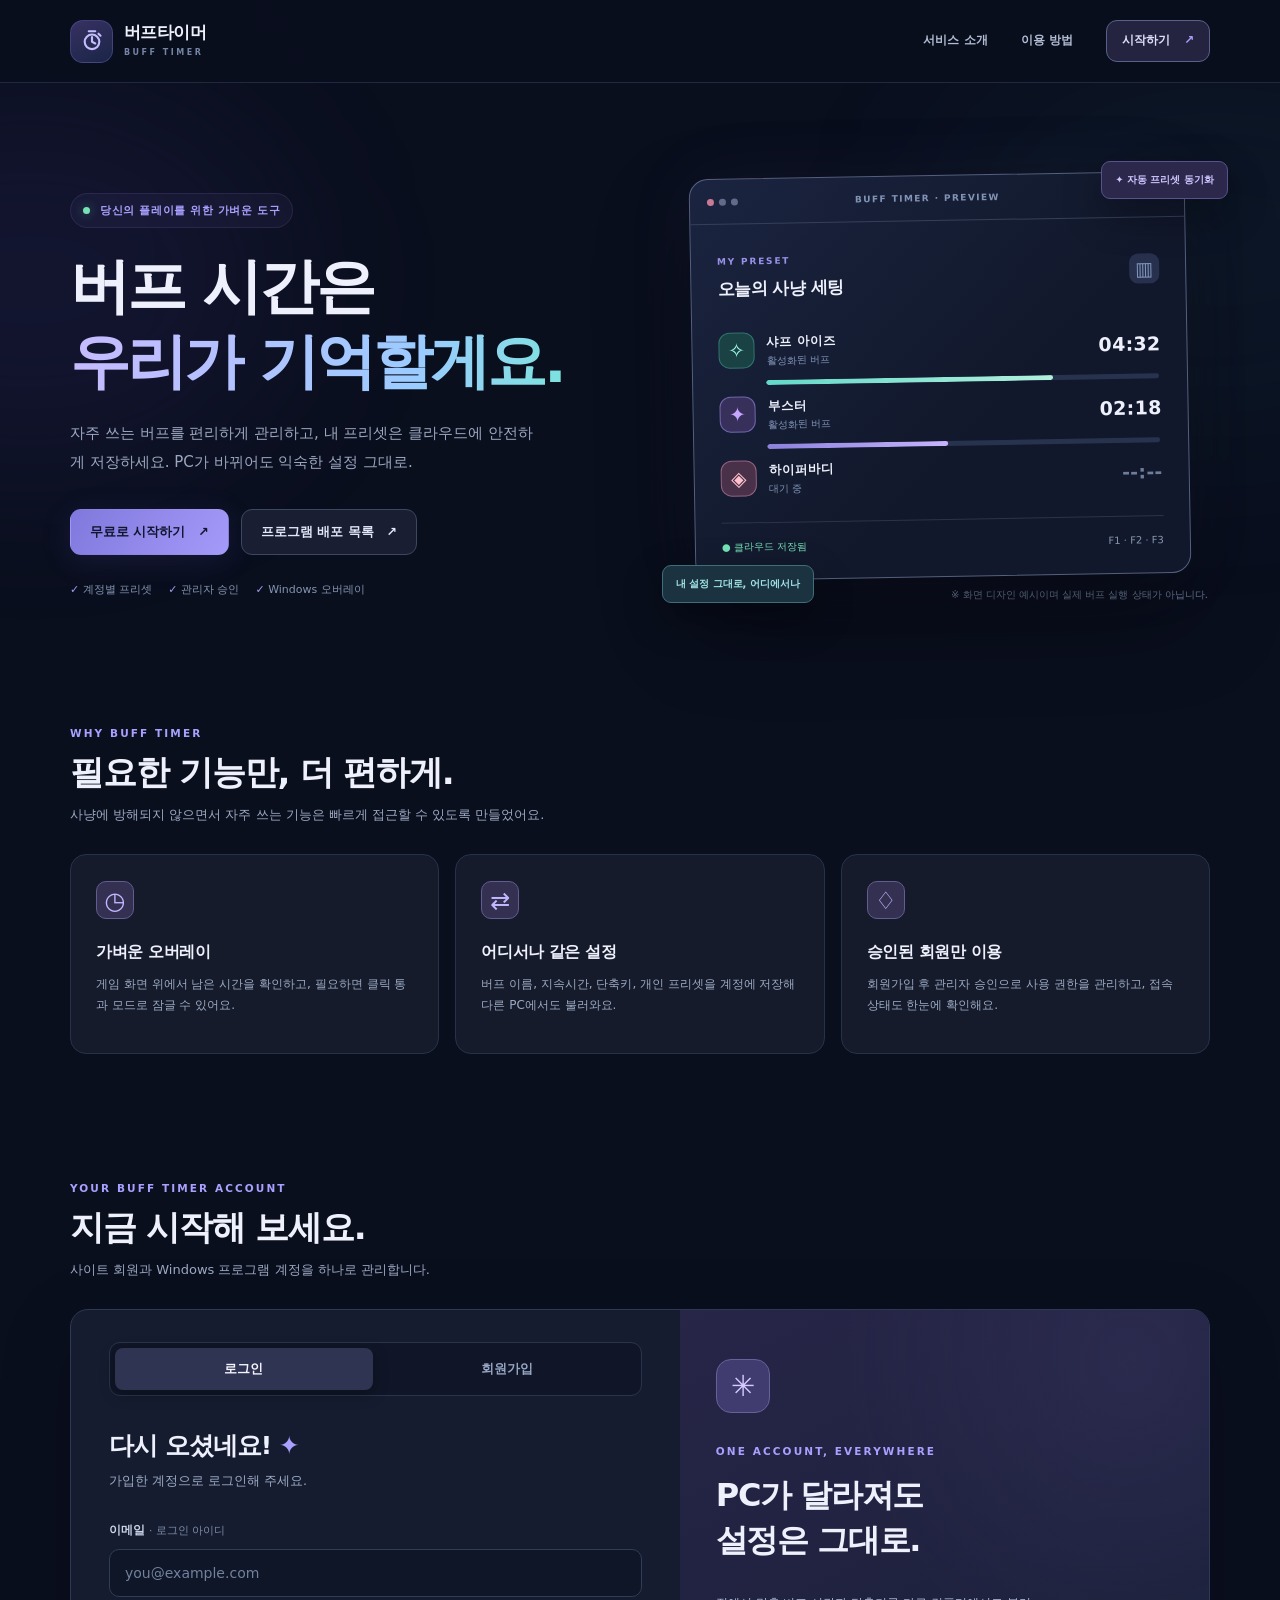
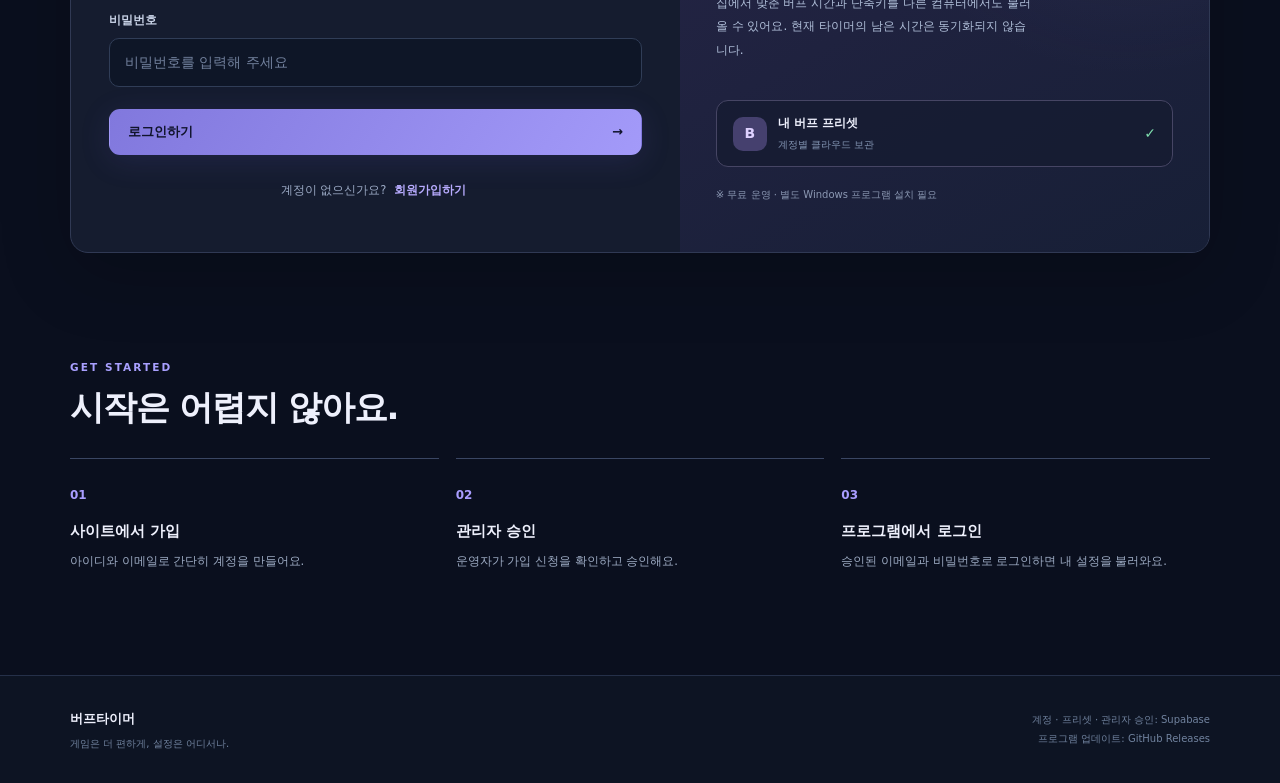
==== bufftimer/index.html @ 40842cb7 "Add files via upload" ====
<!doctype html>
<html lang="ko">
<head>
  <meta charset="utf-8">
  <meta name="viewport" content="width=device-width, initial-scale=1">
  <meta name="theme-color" content="#0b1020">
  <meta name="description" content="버프타이머 - 게임은 더 편하게, 설정은 어디서나. 회원 승인과 클라우드 프리셋 동기화.">
  <title>버프타이머 — 나만의 버프를, 어디서나</title>
  <link rel="icon" href="favicon.svg" type="image/svg+xml">
  <link rel="stylesheet" href="style.css">
  <script defer src="config.js"></script>
  <script defer src="app.js"></script>
</head>
<body>
  <div class="background-light light-a" aria-hidden="true"></div>
  <div class="background-light light-b" aria-hidden="true"></div>
  <header class="header">
    <div class="wrap header-inner">
      <a class="logo" href="#top" aria-label="버프타이머 홈">
        <span class="logo-icon" aria-hidden="true">
          <svg viewBox="0 0 32 32" fill="none"><circle cx="16" cy="17" r="9" stroke="currentColor" stroke-width="2.6"/><path d="M16 11v6l4 2M12 4h8M24 7l2.5 2.5" stroke="currentColor" stroke-width="2.6" stroke-linecap="round" stroke-linejoin="round"/></svg>
        </span>
        <span class="logo-text">버프타이머<span class="logo-sub">BUFF TIMER</span></span>
      </a>
      <nav class="nav" aria-label="주 메뉴">
        <a href="#features">서비스 소개</a>
        <a href="#how">이용 방법</a>
        <a class="nav-link-cta" href="#member">시작하기 <span aria-hidden="true">↗</span></a>
      </nav>
    </div>
  </header>
  <main id="top">
    <section class="hero wrap" aria-labelledby="hero-title">
      <div class="hero-content">
        <div class="eyebrow"><span class="eyebrow-dot"></span> 당신의 플레이를 위한 가벼운 도구</div>
        <h1 id="hero-title">버프 시간은<br><span class="headline-gradient">우리가 기억할게요.</span></h1>
        <p class="hero-copy">자주 쓰는 버프를 편리하게 관리하고, 내 프리셋은 클라우드에 안전하게 저장하세요. PC가 바뀌어도 익숙한 설정 그대로.</p>
        <div class="hero-actions">
          <a class="btn btn-primary" href="#member">무료로 시작하기 <span aria-hidden="true">↗</span></a>
          <a class="btn btn-outline" href="https://github.com/gktmddn07101825-coder/Woobee/releases" target="_blank" rel="noopener noreferrer">프로그램 배포 목록 <span aria-hidden="true">↗</span></a>
        </div>
        <div class="hero-meta"><span>✓ 계정별 프리셋</span><span>✓ 관리자 승인</span><span>✓ Windows 오버레이</span></div>
      </div>
      <div class="hero-visual" aria-label="버프타이머 스타일 미리보기">
        <div class="visual-window">
          <div class="window-top"><span class="window-dots"><i></i><i></i><i></i></span><span>BUFF TIMER · PREVIEW</span><span class="window-top-indicator">● READY</span></div>
          <div class="window-body">
            <div class="window-title-line"><div><span class="overline">MY PRESET</span><strong>오늘의 사냥 세팅</strong></div><span class="window-swap">▥</span></div>
            <div class="timer-example"><span class="timer-emoji">✧</span><div class="timer-text"><strong>샤프 아이즈</strong><span>활성화된 버프</span></div><span class="timer-value">04:32</span></div>
            <div class="visual-progress"><i style="width:73%"></i></div>
            <div class="timer-example"><span class="timer-emoji lilac">✦</span><div class="timer-text"><strong>부스터</strong><span>활성화된 버프</span></div><span class="timer-value">02:18</span></div>
            <div class="visual-progress alt"><i style="width:46%"></i></div>
            <div class="timer-example"><span class="timer-emoji coral">◈</span><div class="timer-text"><strong>하이퍼바디</strong><span>대기 중</span></div><span class="timer-value inactive">--:--</span></div>
            <div class="window-bottom"><span class="sync-indicator">● 클라우드 저장됨</span><span>F1 · F2 · F3</span></div>
          </div>
        </div>
        <span class="hero-floating floating-one">✦ 자동 프리셋 동기화</span>
        <span class="hero-floating floating-two">내 설정 그대로, 어디에서나</span>
        <p class="preview-disclaimer">※ 화면 디자인 예시이며 실제 버프 실행 상태가 아닙니다.</p>
      </div>
    </section>

    <section class="features-section wrap" id="features" aria-labelledby="features-title">
      <div class="section-heading"><span class="kicker">WHY BUFF TIMER</span><h2 id="features-title">필요한 기능만, 더 편하게.</h2><p>사냥에 방해되지 않으면서 자주 쓰는 기능은 빠르게 접근할 수 있도록 만들었어요.</p></div>
      <div class="features-grid">
        <article class="feature"><span class="feature-icon">◷</span><h3>가벼운 오버레이</h3><p>게임 화면 위에서 남은 시간을 확인하고, 필요하면 클릭 통과 모드로 잠글 수 있어요.</p></article>
        <article class="feature"><span class="feature-icon">⇄</span><h3>어디서나 같은 설정</h3><p>버프 이름, 지속시간, 단축키, 개인 프리셋을 계정에 저장해 다른 PC에서도 불러와요.</p></article>
        <article class="feature"><span class="feature-icon">♢</span><h3>승인된 회원만 이용</h3><p>회원가입 후 관리자 승인으로 사용 권한을 관리하고, 접속 상태도 한눈에 확인해요.</p></article>
      </div>
    </section>

    <section id="member" class="member-section wrap" aria-labelledby="member-title">
      <div class="section-heading member-heading"><span class="kicker">YOUR BUFF TIMER ACCOUNT</span><h2 id="member-title">지금 시작해 보세요.</h2><p>사이트 회원과 Windows 프로그램 계정을 하나로 관리합니다.</p></div>
      <div id="notice" class="notice" role="status" aria-live="polite" hidden></div>
      <div id="setupNotice" class="setup-notice" hidden><strong>사이트 연결이 아직 설정되지 않았어요.</strong><span>사이트 운영자가 Supabase 프로젝트 URL과 공개 키를 <code>config.js</code>에 넣으면 가입과 로그인이 활성화됩니다.</span></div>

      <section id="authPanel" class="auth-layout" aria-label="회원 로그인과 가입">
        <div class="auth-card">
          <div class="auth-tabs" role="tablist" aria-label="계정 접속 방식">
            <button id="tabLogin" class="auth-tab active" type="button" role="tab" aria-selected="true" aria-controls="loginPane">로그인</button>
            <button id="tabSignup" class="auth-tab" type="button" role="tab" aria-selected="false" aria-controls="signupPane">회원가입</button>
          </div>
          <div id="loginPane" class="auth-pane" role="tabpanel" aria-labelledby="tabLogin">
            <h3>다시 오셨네요! <span class="wave" aria-hidden="true">✦</span></h3>
            <p>가입한 계정으로 로그인해 주세요.</p>
            <form id="loginForm" class="input-form">
              <label for="loginEmail">이메일 <span class="label-caption">· 로그인 아이디</span></label>
              <input id="loginEmail" type="email" autocomplete="username" placeholder="you@example.com" maxlength="254" required>
              <label for="loginPassword">비밀번호</label>
              <input id="loginPassword" type="password" autocomplete="current-password" placeholder="비밀번호를 입력해 주세요" required>
              <button class="btn btn-primary form-submit" type="submit">로그인하기 <span aria-hidden="true">→</span></button>
            </form>
            <p class="form-switch">계정이 없으신가요? <button type="button" id="goSignup" class="text-button">회원가입하기</button></p>
          </div>
          <div id="signupPane" class="auth-pane" role="tabpanel" aria-labelledby="tabSignup" hidden>
            <h3>계정을 만들어 볼까요?</h3>
            <p>가입 후 관리자가 승인하면 버프타이머를 사용할 수 있어요.</p>
            <form id="signupForm" class="input-form">
              <label for="signupUsername">사이트 아이디 <span class="label-caption">· 영문/숫자/밑줄 4~24자</span></label>
              <input id="signupUsername" autocomplete="off" minlength="4" maxlength="24" pattern="[A-Za-z0-9_]{4,24}" placeholder="buffplayer" required>
              <label for="signupNickname">닉네임</label>
              <input id="signupNickname" autocomplete="nickname" maxlength="32" placeholder="게임에서 사용하는 이름" required>
              <label for="signupEmail">이메일 <span class="label-caption">· 로그인에 사용</span></label>
              <input id="signupEmail" type="email" autocomplete="email" maxlength="254" placeholder="you@example.com" required>
              <label for="signupPassword">비밀번호 <span class="label-caption">· 8자 이상</span></label>
              <input id="signupPassword" type="password" autocomplete="new-password" minlength="8" placeholder="안전한 비밀번호" required>
              <button class="btn btn-primary form-submit" type="submit">가입 신청하기 <span aria-hidden="true">→</span></button>
            </form>
            <p class="small-hint">가입 후에는 이메일 확인 설정에 따라 인증 메일이 필요할 수 있어요.</p>
          </div>
        </div>
        <aside class="auth-side">
          <span class="side-symbol">✳</span>
          <span class="kicker">ONE ACCOUNT, EVERYWHERE</span>
          <h3>PC가 달라져도<br>설정은 그대로.</h3>
          <p>집에서 맞춘 버프 시간과 단축키를 다른 컴퓨터에서도 불러올 수 있어요. 현재 타이머의 남은 시간은 동기화되지 않습니다.</p>
          <div class="side-mini"><span class="mini-avatar">B</span><div><strong>내 버프 프리셋</strong><span>계정별 클라우드 보관</span></div><span class="side-check">✓</span></div>
          <div class="side-foot">※ 무료 운영 · 별도 Windows 프로그램 설치 필요</div>
        </aside>
      </section>

      <section id="accountPanel" class="account-dashboard" hidden aria-labelledby="hello">
        <div class="account-hero">
          <div class="avatar" id="avatar" aria-hidden="true">B</div>
          <div class="account-identity"><span class="kicker">MY ACCOUNT</span><h3 id="hello">안녕하세요!</h3><p id="accountInfo" class="account-info"></p><div id="accountStatus" class="status-badge"></div></div>
          <div class="account-actions"><button id="refreshButton" class="btn btn-outline" type="button">새로고침</button><button id="logoutButton" class="btn btn-plain" type="button">로그아웃</button></div>
        </div>
        <div class="account-helper"><div class="account-helper-icon">✦</div><div><strong id="accountHelpTitle">클라우드 연결됨</strong><p id="accountHelp">프리셋은 Windows 앱에서 동기화할 수 있어요.</p></div></div>
        <div id="accountDetails" class="account-details" hidden><div><span>저장된 프리셋</span><strong id="presetCount">—</strong></div><div><span>선택한 프리셋</span><strong id="currentPreset">—</strong></div><div><span>업데이트 배포</span><a href="https://github.com/gktmddn07101825-coder/Woobee/releases" target="_blank" rel="noopener noreferrer">GitHub에서 확인 ↗</a></div></div>
      </section>

      <section id="adminPanel" class="admin-dashboard" hidden aria-labelledby="admin-title">
        <div class="admin-top"><div><span class="kicker">ADMIN DASHBOARD</span><h3 id="admin-title">관리자 대시보드</h3><p>Windows 버프타이머 실행 상태와 회원 승인 현황을 관리해요.</p></div><div class="admin-tools"><span class="refresh-caption">접속 현황 30초 간격 갱신</span><button id="loadUsersButton" class="btn btn-outline small" type="button">↻ 지금 새로고침</button></div></div>
        <div class="stat-grid"><div class="stat-card"><span class="stat-icon online-icon">●</span><span>지금 접속 중</span><strong id="statOnline">—</strong><small>90초 이내 앱 신호</small></div><div class="stat-card"><span class="stat-icon pending-icon">◷</span><span>승인 대기</span><strong id="statPending">—</strong><small>확인이 필요한 가입자</small></div><div class="stat-card"><span class="stat-icon members-icon">♙</span><span>전체 회원</span><strong id="statTotal">—</strong><small>관리자 계정 포함</small></div></div>
        <div class="member-list-heading"><div><h4>회원 관리 <span id="listCount">0</span></h4><p>검색·필터로 빠르게 찾고 승인 상태를 변경해 보세요.</p></div><label class="search-wrap"><span aria-hidden="true">⌕</span><span class="sr-only">아이디나 닉네임 검색</span><input id="memberSearch" type="search" placeholder="아이디 · 닉네임 검색" autocomplete="off"></label></div>
        <div class="filter-list" role="group" aria-label="회원 필터"><button type="button" class="filter active" data-filter="all" aria-pressed="true">전체</button><button type="button" class="filter" data-filter="online" aria-pressed="false">접속 중</button><button type="button" class="filter" data-filter="pending" aria-pressed="false">승인 대기</button><button type="button" class="filter" data-filter="approved" aria-pressed="false">승인 완료</button><button type="button" class="filter" data-filter="blocked" aria-pressed="false">차단</button></div>
        <div id="usersList" class="users-list" aria-live="polite"></div>
        <p class="admin-disclaimer">온라인은 Windows 프로그램에서 보낸 마지막 신호를 기준으로 표시돼요. 앱을 강제 종료하면 최대 약 90초 동안 온라인으로 보일 수 있어요. 웹사이트 방문자는 집계하지 않습니다.</p>
      </section>
    </section>

    <section class="how-section wrap" id="how" aria-labelledby="how-title">
      <div class="section-heading"><span class="kicker">GET STARTED</span><h2 id="how-title">시작은 어렵지 않아요.</h2></div>
      <div class="step-grid"><div class="step"><span>01</span><h3>사이트에서 가입</h3><p>아이디와 이메일로 간단히 계정을 만들어요.</p></div><div class="step"><span>02</span><h3>관리자 승인</h3><p>운영자가 가입 신청을 확인하고 승인해요.</p></div><div class="step"><span>03</span><h3>프로그램에서 로그인</h3><p>승인된 이메일과 비밀번호로 로그인하면 내 설정을 불러와요.</p></div></div>
    </section>
  </main>
  <footer class="footer"><div class="wrap footer-inner"><div><strong>버프타이머</strong><p>게임은 더 편하게, 설정은 어디서나.</p></div><div class="footer-side"><span>계정 · 프리셋 · 관리자 승인: Supabase</span><span>프로그램 업데이트: GitHub Releases</span></div></div></footer>
</body>
</html>
---- bufftimer/style.css ----
:root{color-scheme:dark;--bg:#0a0f1e;--panel:#141a2b;--panel-light:#192137;--line:#293249;--txt:#eef0fc;--muted:#9ca8c1;--soft:#7585a5;--purple:#a9a0ff;--cyan:#81dff4;--green:#77e2b3;--amber:#ffd38b;--red:#ff9bad;--max:1140px}
*{box-sizing:border-box}html{scroll-behavior:smooth;scroll-padding-top:95px}body{margin:0;background:var(--bg);color:var(--txt);font-family:system-ui,-apple-system,'Pretendard','Malgun Gothic',sans-serif;line-height:1.6;font-size:14px;overflow-x:hidden}button,input{font:inherit}button{cursor:pointer}button:disabled{opacity:.5;cursor:not-allowed}a{color:inherit;text-decoration:none}a:hover{text-decoration:none}input{color:var(--txt)}[hidden]{display:none!important}::selection{background:#8077df88;color:#fff}.wrap{width:min(var(--max),calc(100% - 52px));margin-inline:auto}.background-light{position:absolute;z-index:-1;pointer-events:none;border-radius:50%;filter:blur(85px)}.light-a{width:500px;height:360px;background:#5742ab20;top:100px;left:-220px}.light-b{width:550px;height:390px;background:#27688416;top:55px;right:-210px}.header{position:sticky;top:0;z-index:30;background:#0a0f1edb;backdrop-filter:blur(20px);border-bottom:1px solid #212941}.header-inner{height:82px;display:flex;align-items:center;justify-content:space-between;gap:16px}.logo{display:flex;gap:11px;align-items:center}.logo-icon{width:43px;height:43px;border:1px solid #7771c951;background:linear-gradient(155deg,#373162,#1a2547);border-radius:13px;display:grid;place-items:center;color:#c3bcff}.logo-icon svg{width:26px;height:26px}.logo-text{font-size:17px;font-weight:850;letter-spacing:-.6px;line-height:1.05}.logo-sub{display:block;font-size:8px;letter-spacing:2.5px;color:var(--soft);margin-top:7px;font-weight:750}.nav{display:flex;align-items:center;gap:33px}.nav a{font-weight:650;font-size:12px;color:#b1bdd3}.nav a:hover{color:#fff}.nav .nav-link-cta{border:1px solid #596188;padding:10px 15px;border-radius:11px;color:#e0defc;background:#252440}.nav-link-cta span{margin-left:10px;color:var(--purple)}
.hero{display:grid;grid-template-columns:1.04fr .96fr;align-items:center;gap:60px;min-height:596px;padding-block:78px 66px}.eyebrow,.kicker{font-size:10.5px;letter-spacing:2.1px;font-weight:850;color:var(--purple)}.eyebrow{display:inline-flex;gap:10px;align-items:center;padding:8px 12px;border:1px solid #4f4b804d;border-radius:100px;background:#4f468122;letter-spacing:.65px}.eyebrow-dot{display:inline-block;width:7px;height:7px;border-radius:100%;background:var(--green);box-shadow:0 0 11px #66f2bc66}.hero h1{font-size:clamp(36px,4.8vw,60px);line-height:1.25;letter-spacing:-3px;font-weight:850;margin:21px 0 20px}.headline-gradient{background:linear-gradient(100deg,#c7baff 1%,#9bcbff 70%,#7ce3dd);background-clip:text;-webkit-background-clip:text;color:transparent}.hero-copy{max-width:468px;font-size:15px;line-height:1.93;color:var(--muted);margin:0}.hero-actions{display:flex;gap:12px;margin-top:32px;flex-wrap:wrap}.btn{display:inline-flex;justify-content:center;align-items:center;gap:13px;font-size:12.5px;font-weight:750;min-height:45px;border-radius:11px;padding:12px 19px;border:1px solid transparent;transition:background .18s ease,border-color .18s ease,transform .18s ease;text-align:center}.btn:not(:disabled):hover{transform:translateY(-2px)}.btn-primary{background:linear-gradient(122deg,#8178dd,#a39af9);color:#10142c;box-shadow:0 6px 30px #6658ce25}.btn-outline{background:#191e33;border-color:#3c4761;color:#e2e8f8}.btn-plain{background:#161e32;border-color:#29324a;color:#b8c7e2}.btn.small{min-height:36px;padding:8px 12px}.hero-meta{display:flex;flex-wrap:wrap;gap:16px;margin-top:26px;color:#8495b2;font-size:11px}.hero-meta span::first-letter{color:#a19cf2}.hero-visual{position:relative;padding:14px 0 28px}.visual-window{max-width:496px;border-radius:19px;border:1px solid #53607f;background:linear-gradient(135deg,#1b2440,#11182b 60%);box-shadow:0 42px 90px #0006,0 0 70px #6d63af14;overflow:hidden;transform:rotate(-1deg)}.window-top{padding:15px 17px;border-bottom:1px solid #344059;display:flex;align-items:center;justify-content:space-between;color:#8294b5;font-size:9px;font-weight:800;letter-spacing:1.4px}.window-dots{display:flex;gap:5px}.window-dots i{display:block;background:#616b8a;width:7px;height:7px;border-radius:50%}.window-dots i:first-child{background:#c87995}.window-top-indicator{color:#89d6b3;letter-spacing:.8px}.window-body{padding:24px 26px}.window-title-line{display:flex;justify-content:space-between;align-items:center;margin-bottom:19px}.window-title-line strong{display:block;font-size:17px;margin-top:4px;letter-spacing:-.5px}.overline{font-size:9px;letter-spacing:1.8px;color:#9a91e9;font-weight:850}.window-swap{font-size:19px;color:#8194bb;background:#27314d;width:30px;height:30px;border-radius:9px;text-align:center}.timer-example{display:flex;align-items:center;gap:12px;padding:11px 0}.timer-emoji{width:36px;height:36px;flex:0 0 auto;display:grid;place-items:center;font-size:20px;color:#a1fff2;border:1px solid #2f756e;background:#1a4144;border-radius:11px}.timer-emoji.lilac{background:#36305b;border-color:#7366ae;color:#c6a6ff}.timer-emoji.coral{background:#493249;border-color:#946180;color:#ffc2cd}.timer-text{min-width:0;flex:1}.timer-text strong,.timer-text span{display:block}.timer-text strong{font-size:12.5px}.timer-text span{font-size:10px;color:#8295b7;margin-top:1px}.timer-value{font-size:19px;font-weight:800;letter-spacing:.3px;font-variant-numeric:tabular-nums}.timer-value.inactive{color:#6e7d9a}.visual-progress{height:5px;margin-left:47px;margin-right:2px;border-radius:100px;background:#27334e;overflow:hidden}.visual-progress i{display:block;height:100%;border-radius:100px;background:linear-gradient(90deg,#63d8c9,#b1f0dc)}.visual-progress.alt i{background:linear-gradient(90deg,#8b81dc,#c7b4fe)}.window-bottom{border-top:1px solid #2a334b;padding-top:16px;display:flex;justify-content:space-between;gap:10px;margin-top:14px;color:#8797af;font-size:10px}.sync-indicator{color:#75e2b5}.hero-floating{position:absolute;font-size:10px;font-weight:750;background:#2b284b;color:#cec6ff;border:1px solid #59518c;padding:10px 13px;border-radius:9px;box-shadow:0 15px 40px #0005;white-space:nowrap}.floating-one{right:-18px;top:0}.floating-two{left:-30px;bottom:28px;background:#1b3341;border-color:#3d6e79;color:#a1e3e6}.preview-disclaimer{margin:10px 2px 0;color:#71819d;font-size:10px;text-align:right}
.features-section{padding:24px 0 100px}.section-heading h2{margin:7px 0 9px;font-size:clamp(24px,3.4vw,34px);letter-spacing:-1.2px;line-height:1.35}.section-heading>p{margin:0;color:var(--muted);font-size:13px}.features-grid{display:grid;grid-template-columns:repeat(3,1fr);gap:16px;margin-top:28px}.feature{background:#151b2b;border:1px solid #273249;border-radius:16px;padding:26px 25px 28px;min-height:200px;transition:border-color .2s}.feature:hover{border-color:#5c5a8a}.feature-icon{width:38px;height:38px;border-radius:10px;background:#343052;border:1px solid #635c90;color:#c1b8ff;display:grid;place-items:center;font-size:24px;margin-bottom:20px}.feature h3{font-size:16px;letter-spacing:-.4px;margin:0 0 9px}.feature p{color:#9baac4;font-size:12px;line-height:1.8;margin:0}
.member-section{padding:22px 0 92px}.member-heading{margin-bottom:28px}.auth-layout{display:grid;grid-template-columns:minmax(0,1.07fr) minmax(0,.93fr);border:1px solid #303954;border-radius:18px;background:#151c2f;overflow:hidden;box-shadow:0 20px 72px #0003}.auth-card{padding:32px 38px 30px}.auth-tabs{display:flex;gap:5px;background:#101627;border:1px solid #29344c;border-radius:11px;padding:5px;margin-bottom:30px}.auth-tab{flex:1;padding:11px;background:transparent;border:0;color:#96a6c3;border-radius:8px;font-size:12.5px;font-weight:800}.auth-tab.active{background:#303453;color:#f6f4ff;box-shadow:0 4px 15px #0004}.auth-pane h3{font-size:25px;letter-spacing:-1px;margin:0 0 5px}.wave{color:var(--purple)}.auth-pane>p{color:#9caac5;margin:0 0 25px;font-size:12.5px}.input-form{display:grid;gap:9px}.input-form label{font-size:11.5px;font-weight:750;color:#cad4e8;margin-top:5px}.label-caption{color:#7e8daa;font-size:10.5px;font-weight:500}.input-form input{width:100%;background:#0e1627;border:1px solid #303d57;border-radius:10px;min-height:46px;padding:12px 15px;outline:0;transition:border-color .15s,box-shadow .15s}.input-form input::placeholder{color:#72819d}.input-form input:focus,.search-wrap input:focus{border-color:#9186e6;box-shadow:0 0 0 3px #9b8cf51b}.form-submit{width:100%;margin-top:13px;font-size:13px;justify-content:space-between;padding-inline:18px}.form-switch{font-size:11.5px!important;text-align:center;margin:24px 0 0!important}.text-button{border:0;color:#b8acff;background:transparent;padding:2px 4px;font-size:11.5px;font-weight:800}.small-hint{font-size:11px!important;line-height:1.7;margin-top:16px!important}.auth-side{background:radial-gradient(ellipse at 85% 10%,#504a8130,transparent 45%),linear-gradient(152deg,#272548,#171f36);padding:49px 36px;display:flex;flex-direction:column;justify-content:center;min-width:0}.side-symbol{width:54px;height:54px;display:grid;place-items:center;background:#413c6f;color:#d5cbff;border:1px solid #676099;border-radius:15px;font-size:29px;margin-bottom:30px}.auth-side h3{font-size:clamp(25px,3vw,32px);letter-spacing:-1.4px;line-height:1.42;margin:13px 0 16px}.auth-side p{font-size:12px;line-height:1.95;color:#afbed8;max-width:320px}.side-mini{margin-top:26px;padding:13px 16px;background:#151b30bb;border:1px solid #464564;border-radius:12px;display:flex;align-items:center;gap:11px}.mini-avatar{width:34px;height:34px;border-radius:10px;background:#45406e;color:#ded1ff;font-weight:850;display:grid;place-items:center}.side-mini div{flex:1}.side-mini strong,.side-mini div span{display:block}.side-mini strong{font-size:12px}.side-mini div span{font-size:10px;color:#8496b4;margin-top:4px}.side-check{color:#7fdfae}.side-foot{margin-top:20px;font-size:10px;color:#8c99b4}.notice{padding:14px 17px;background:#21344b;border:1px solid #4777a2;border-radius:11px;margin-bottom:16px;font-size:12.5px;color:#dceafb}.notice.bad{background:#382635;border-color:#a25472;color:#ffcfdd}.setup-notice{display:grid;gap:5px;background:#46371d;border:1px solid #927143;color:#ffe6b7;padding:16px 19px;border-radius:11px;margin-bottom:16px;font-size:12px}.setup-notice span{font-weight:400;color:#d6bd99}.setup-notice code{color:#fff}
.account-dashboard,.admin-dashboard{background:#151c2f;border:1px solid #303954;border-radius:18px;overflow:hidden;margin-top:20px}.account-hero{display:flex;gap:18px;align-items:center;padding:29px;flex-wrap:wrap}.avatar{width:64px;height:64px;background:#39345f;color:#ded3ff;border-radius:17px;display:grid;place-items:center;font-size:30px;font-weight:900;border:1px solid #5f588d;flex-shrink:0}.account-identity{min-width:180px;flex:1}.account-identity h3{font-size:23px;letter-spacing:-.9px;margin:5px 0 3px}.account-info{font-size:12px;color:#98a8c4;margin:0 0 9px;overflow-wrap:anywhere}.status-badge{font-size:10px;font-weight:850;width:max-content;padding:5px 10px;border-radius:100px;color:#a5ffdc;border:1px solid #326853;background:#1c3934}.status-badge.wait{color:#ffe6a7;border-color:#76623f;background:#3a3126}.status-badge.blocked{color:#ffd0d4;border-color:#874653;background:#3e2834}.account-actions{display:flex;gap:8px}.account-helper{margin:0 29px 25px;background:#1b2740;border:1px solid #314665;border-radius:12px;padding:16px;display:flex;gap:12px;align-items:start}.account-helper-icon{font-size:21px;color:#a6a2ff}.account-helper strong{font-size:12px}.account-helper p{color:#9faecc;margin:4px 0 0;font-size:11px}.account-details{display:grid;grid-template-columns:repeat(3,1fr);border-top:1px solid #2b354e}.account-details>div{padding:18px 29px;display:grid;gap:5px}.account-details>div:not(:last-child){border-right:1px solid #2b354e}.account-details span{font-size:10px;color:#93a4c0}.account-details strong,.account-details a{font-size:14px;font-weight:800}.account-details a{color:#b1adff}
.admin-dashboard{margin-top:20px;padding:30px}.admin-top,.member-list-heading{display:flex;gap:18px;align-items:center;justify-content:space-between}.admin-top h3{font-size:25px;letter-spacing:-1px;margin:6px 0}.admin-top p,.member-list-heading p{margin:0;color:#99a8c3;font-size:11.5px}.admin-tools{display:flex;flex-direction:column;align-items:flex-end;gap:8px}.refresh-caption{font-size:10px;color:#7889a7}.stat-grid{display:grid;grid-template-columns:repeat(3,1fr);gap:13px;margin:26px 0 31px}.stat-card{display:grid;gap:6px;padding:21px;background:#10192b;border:1px solid #2f3a55;border-radius:14px}.stat-icon{font-size:16px}.online-icon{color:#76e2b6}.pending-icon{color:#f7c77c}.members-icon{color:#b2a7fb}.stat-card>span:nth-child(2){font-size:11px;color:#adbcd5;font-weight:700}.stat-card strong{font-size:31px;line-height:1.3;font-variant-numeric:tabular-nums}.stat-card small{font-size:10px;color:#7687a2}.member-list-heading{border-bottom:1px solid #2f3950;padding-bottom:19px}.member-list-heading h4{font-size:17px;margin:0 0 4px}.member-list-heading h4 span{color:#a99ef9;font-size:13px}.search-wrap{display:flex;align-items:center;gap:10px;padding-left:11px;background:#0e1627;border:1px solid #35405a;border-radius:10px;max-width:268px;width:100%;color:#9cadd0}.search-wrap input{min-width:0;width:100%;min-height:40px;outline:0;border:0;background:none;font-size:12px}.filter-list{display:flex;gap:8px;flex-wrap:wrap;margin:20px 0}.filter{background:#172035;border:1px solid #35415a;color:#8e9cb4;border-radius:8px;padding:8px 12px;font-size:11px;font-weight:750}.filter.active{background:#343254;color:#ded8ff;border-color:#655e9a}.users-list{display:grid;gap:10px}.user-row{background:#10182a;border:1px solid #2c3852;border-radius:12px;padding:16px;display:flex;align-items:center;gap:14px}.user-icon{width:39px;height:39px;flex:0 0 auto;border-radius:10px;display:grid;place-items:center;background:#353051;color:#e1d7ff;font-size:16px;font-weight:850}.user-main{min-width:0;flex:1}.user-main strong{font-size:12.5px;letter-spacing:-.1px}.user-main .handle{margin-left:7px;font-size:10px;color:#8798b6;overflow-wrap:anywhere}.user-meta{display:flex;flex-wrap:wrap;gap:10px;align-items:center;color:#7b8daa;font-size:10px;margin-top:4px}.user-presence.online{color:#74e4b4}.user-presence.offline{color:#8290a7}.user-status{font-size:10px;font-weight:850;padding:5px 9px;border-radius:8px;background:#252e42;color:#b7c7dc;white-space:nowrap}.user-status.pending{background:#443725;color:#f0d18b}.user-status.approved{background:#20423b;color:#8cefc4}.user-status.blocked{background:#482938;color:#ffb3c4}.user-actions{display:flex;gap:6px}.action-btn{border:1px solid #45506c;color:#d0dbeb;background:#202a40;padding:8px 11px;border-radius:8px;font-size:11px;font-weight:750;white-space:nowrap}.action-btn.primary-action{background:#494475;border-color:#7771ae;color:#f3efff}.action-btn.danger-action{border-color:#6b4253;color:#ffc2cf;background:#392334}.action-btn:disabled{opacity:.35}.empty-list{font-size:12px;color:#95a6c1;padding:40px;text-align:center;border:1px dashed #34415b;border-radius:12px}.admin-disclaimer{color:#7387a6;font-size:10px;line-height:1.75;margin:18px 0 0}.how-section{padding:10px 0 105px}.step-grid{display:grid;grid-template-columns:repeat(3,1fr);gap:17px;margin-top:28px}.step{border-top:1px solid #3a4663;padding:24px 14px 0 0}.step>span{font-size:12px;color:#a99dff;font-weight:850}.step h3{font-size:15px;margin:13px 0 9px}.step p{color:#9eacc4;font-size:11.5px;margin:0}.footer{background:#0d1423;border-top:1px solid #253049}.footer-inner{display:flex;justify-content:space-between;gap:20px;align-items:center;padding-block:31px}.footer strong{font-size:13px}.footer p{color:#71839f;font-size:10px;margin:6px 0 0}.footer-side{font-size:10px;color:#71839f;display:grid;gap:3px;text-align:right}.sr-only{position:absolute;width:1px;height:1px;padding:0;margin:-1px;overflow:hidden;clip:rect(0,0,0,0);white-space:nowrap;border:0}:focus-visible{outline:2px solid #b9b2ff;outline-offset:2px}
@media(max-width:1050px){.hero{gap:35px}.hero h1{font-size:clamp(35px,4.8vw,53px)}.floating-one{right:-4px}.floating-two{left:4px}.user-row{flex-wrap:wrap}.user-actions{width:100%;justify-content:flex-end}}
@media(max-width:760px){.wrap{width:min(100% - 30px,var(--max))}.header-inner{height:72px}.nav{gap:12px}.nav>a:not(.nav-link-cta){display:none}.hero{grid-template-columns:1fr;gap:28px;padding:55px 0 65px;min-height:0}.hero-visual{max-width:510px;width:100%;margin:auto;padding:15px}.hero h1{font-size:clamp(35px,8vw,51px)}.hero-copy{font-size:13px}.features-section{padding-bottom:76px}.features-grid{grid-template-columns:1fr;gap:11px}.feature{min-height:0;padding:20px}.feature-icon{margin-bottom:10px}.auth-layout{grid-template-columns:1fr}.auth-side{padding:35px}.auth-card{padding:25px}.member-section{padding-bottom:75px}.stat-grid{gap:8px}.stat-card{padding:14px}.stat-card strong{font-size:25px}.admin-dashboard{padding:20px}.admin-top,.member-list-heading{align-items:stretch;flex-direction:column}.admin-tools{flex-direction:row;align-items:center;justify-content:space-between}.search-wrap{max-width:100%}.step-grid{grid-template-columns:1fr;gap:24px}.step{padding-top:12px}.how-section{padding-bottom:60px}.account-details{grid-template-columns:1fr}.account-details>div{padding:15px 24px}.account-details>div:not(:last-child){border-right:0;border-bottom:1px solid #2b354e}.footer-inner{align-items:flex-start;flex-direction:column}.footer-side{text-align:left}}
@media(max-width:460px){.logo-text{font-size:15px}.logo-icon{width:38px;height:38px}.header .nav-link-cta{padding:8px 11px}.window-body{padding:20px 17px}.timer-value{font-size:16px}.hero-visual{padding-inline:0}.hero-floating{position:relative;display:inline-block;top:auto;left:auto;right:auto;bottom:auto;margin-top:10px;margin-right:6px}.hero-actions .btn{flex:1;white-space:nowrap;padding-inline:11px;font-size:11px}.hero-meta{gap:9px}.account-hero{padding:21px}.account-actions{width:100%}.account-actions .btn{flex:1}.user-row{padding:13px}.user-status{margin-left:auto}.user-main .handle{display:block;margin:0}.user-actions{flex-wrap:wrap}.user-actions .action-btn{flex:1}.stat-grid{grid-template-columns:1fr}.stat-card{grid-template-columns:24px 1fr auto;align-items:center}.stat-card small{grid-column:2/-1}.stat-card strong{grid-row:1/3;grid-column:3}.admin-tools{align-items:flex-start;flex-direction:column}.preview-disclaimer{text-align:left}}
@media(prefers-reduced-motion:reduce){*,*:before,*:after{scroll-behavior:auto!important;transition-duration:0s!important;animation-duration:0s!important}}
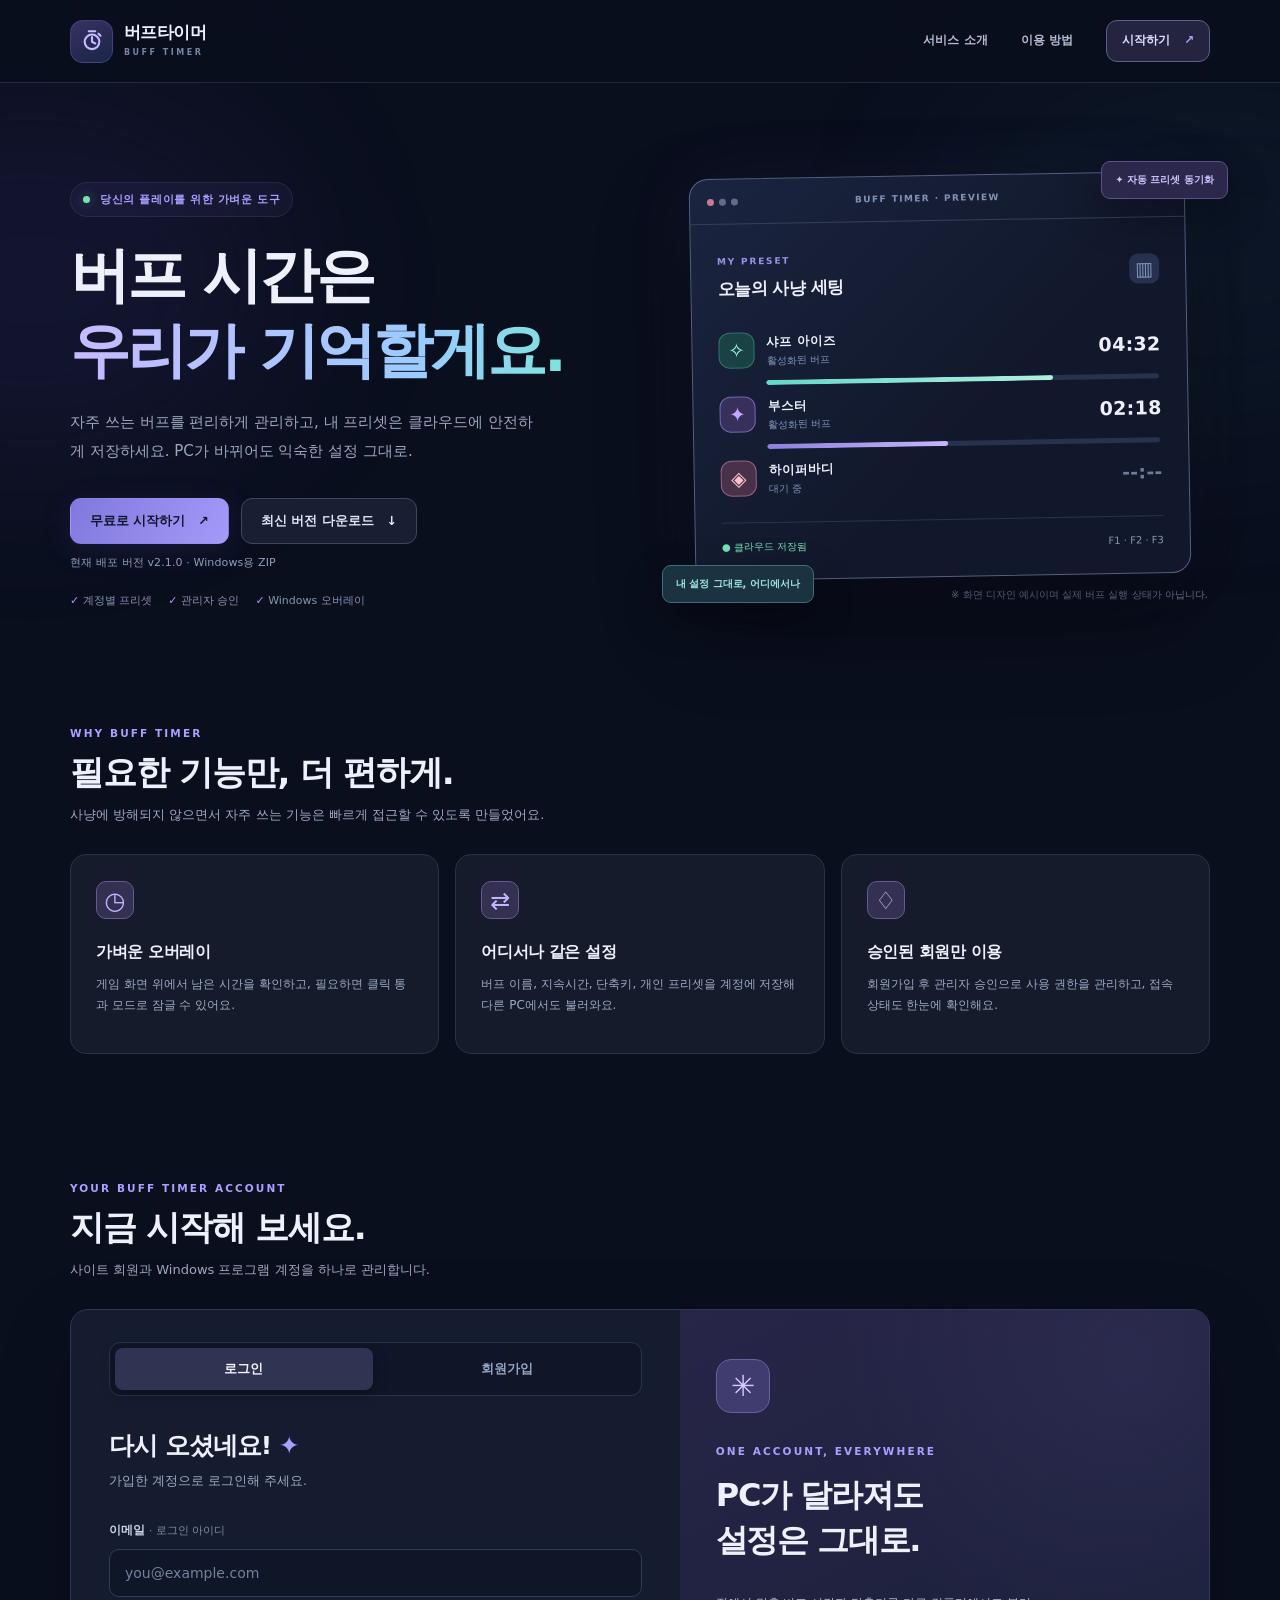
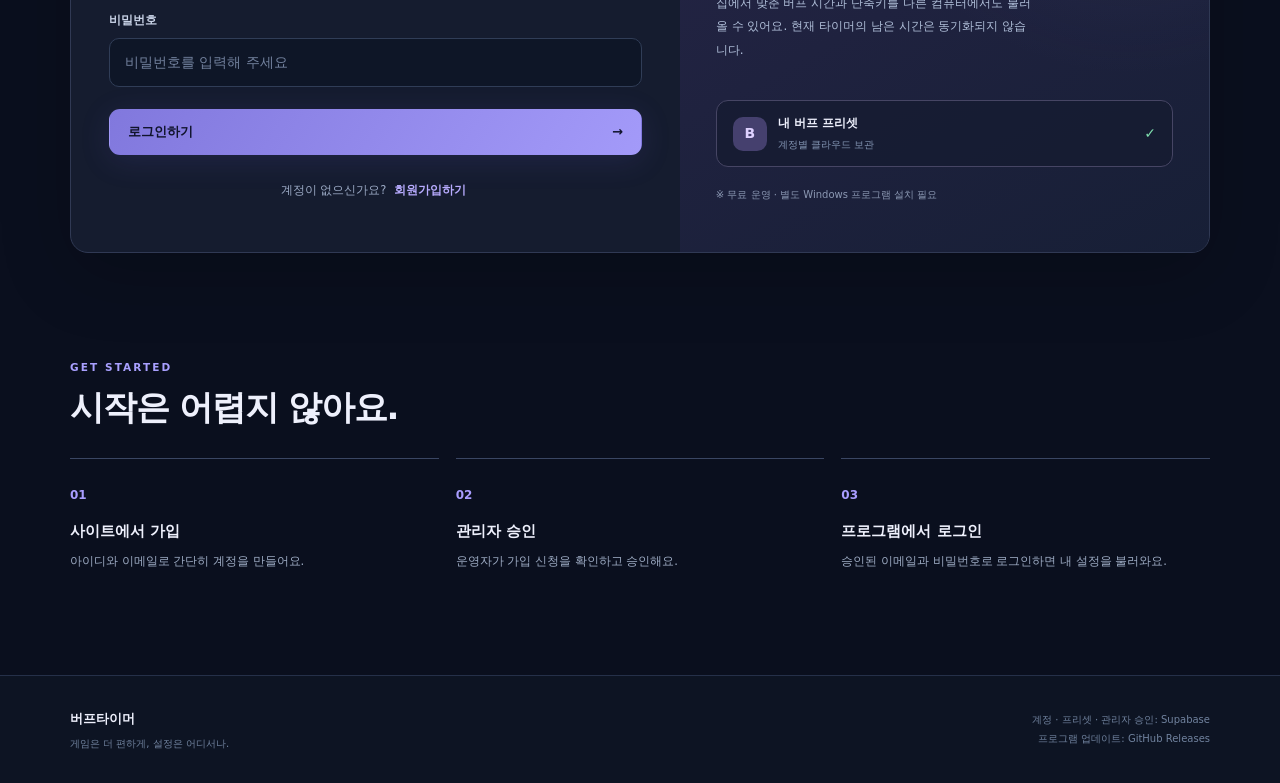
==== commit a9aac21b: "Add files via upload" ====
--- a/bufftimer/index.html
+++ b/bufftimer/index.html
@@ -37,8 +37,9 @@
         <p class="hero-copy">자주 쓰는 버프를 편리하게 관리하고, 내 프리셋은 클라우드에 안전하게 저장하세요. PC가 바뀌어도 익숙한 설정 그대로.</p>
         <div class="hero-actions">
           <a class="btn btn-primary" href="#member">무료로 시작하기 <span aria-hidden="true">↗</span></a>
-          <a class="btn btn-outline" href="https://github.com/gktmddn07101825-coder/Woobee/releases" target="_blank" rel="noopener noreferrer">프로그램 배포 목록 <span aria-hidden="true">↗</span></a>
+          <a id="latestDownload" class="btn btn-outline download-unavailable" target="_blank" rel="noopener noreferrer" aria-disabled="true" tabindex="-1"><span class="download-button-text">최신 버전 확인 중…</span><span aria-hidden="true">↓</span></a>
         </div>
+        <p id="downloadStatus" class="download-status" role="status" aria-live="polite">GitHub의 최신 버전을 확인하고 있어요.</p>
         <div class="hero-meta"><span>✓ 계정별 프리셋</span><span>✓ 관리자 승인</span><span>✓ Windows 오버레이</span></div>
       </div>
       <div class="hero-visual" aria-label="버프타이머 스타일 미리보기">
@@ -126,7 +127,7 @@
           <div class="account-actions"><button id="refreshButton" class="btn btn-outline" type="button">새로고침</button><button id="logoutButton" class="btn btn-plain" type="button">로그아웃</button></div>
         </div>
         <div class="account-helper"><div class="account-helper-icon">✦</div><div><strong id="accountHelpTitle">클라우드 연결됨</strong><p id="accountHelp">프리셋은 Windows 앱에서 동기화할 수 있어요.</p></div></div>
-        <div id="accountDetails" class="account-details" hidden><div><span>저장된 프리셋</span><strong id="presetCount">—</strong></div><div><span>선택한 프리셋</span><strong id="currentPreset">—</strong></div><div><span>업데이트 배포</span><a href="https://github.com/gktmddn07101825-coder/Woobee/releases" target="_blank" rel="noopener noreferrer">GitHub에서 확인 ↗</a></div></div>
+        <div id="accountDetails" class="account-details" hidden><div><span>저장된 프리셋</span><strong id="presetCount">—</strong></div><div><span>선택한 프리셋</span><strong id="currentPreset">—</strong></div><div><span>Windows 프로그램</span><a id="accountDownload" class="download-unavailable" target="_blank" rel="noopener noreferrer" aria-disabled="true" tabindex="-1">최신 버전 확인 중…</a></div></div>
       </section>
 
       <section id="adminPanel" class="admin-dashboard" hidden aria-labelledby="admin-title">
--- a/bufftimer/style.css
+++ b/bufftimer/style.css
@@ -9,3 +9,8 @@
 @media(max-width:760px){.wrap{width:min(100% - 30px,var(--max))}.header-inner{height:72px}.nav{gap:12px}.nav>a:not(.nav-link-cta){display:none}.hero{grid-template-columns:1fr;gap:28px;padding:55px 0 65px;min-height:0}.hero-visual{max-width:510px;width:100%;margin:auto;padding:15px}.hero h1{font-size:clamp(35px,8vw,51px)}.hero-copy{font-size:13px}.features-section{padding-bottom:76px}.features-grid{grid-template-columns:1fr;gap:11px}.feature{min-height:0;padding:20px}.feature-icon{margin-bottom:10px}.auth-layout{grid-template-columns:1fr}.auth-side{padding:35px}.auth-card{padding:25px}.member-section{padding-bottom:75px}.stat-grid{gap:8px}.stat-card{padding:14px}.stat-card strong{font-size:25px}.admin-dashboard{padding:20px}.admin-top,.member-list-heading{align-items:stretch;flex-direction:column}.admin-tools{flex-direction:row;align-items:center;justify-content:space-between}.search-wrap{max-width:100%}.step-grid{grid-template-columns:1fr;gap:24px}.step{padding-top:12px}.how-section{padding-bottom:60px}.account-details{grid-template-columns:1fr}.account-details>div{padding:15px 24px}.account-details>div:not(:last-child){border-right:0;border-bottom:1px solid #2b354e}.footer-inner{align-items:flex-start;flex-direction:column}.footer-side{text-align:left}}
 @media(max-width:460px){.logo-text{font-size:15px}.logo-icon{width:38px;height:38px}.header .nav-link-cta{padding:8px 11px}.window-body{padding:20px 17px}.timer-value{font-size:16px}.hero-visual{padding-inline:0}.hero-floating{position:relative;display:inline-block;top:auto;left:auto;right:auto;bottom:auto;margin-top:10px;margin-right:6px}.hero-actions .btn{flex:1;white-space:nowrap;padding-inline:11px;font-size:11px}.hero-meta{gap:9px}.account-hero{padding:21px}.account-actions{width:100%}.account-actions .btn{flex:1}.user-row{padding:13px}.user-status{margin-left:auto}.user-main .handle{display:block;margin:0}.user-actions{flex-wrap:wrap}.user-actions .action-btn{flex:1}.stat-grid{grid-template-columns:1fr}.stat-card{grid-template-columns:24px 1fr auto;align-items:center}.stat-card small{grid-column:2/-1}.stat-card strong{grid-row:1/3;grid-column:3}.admin-tools{align-items:flex-start;flex-direction:column}.preview-disclaimer{text-align:left}}
 @media(prefers-reduced-motion:reduce){*,*:before,*:after{scroll-behavior:auto!important;transition-duration:0s!important;animation-duration:0s!important}}
+
+/* Latest-version download: one uncluttered action, no release list. */
+.download-status{margin:10px 0 -5px;color:#8c9ebc;font-size:11px;min-height:17px;letter-spacing:.01em}
+.download-unavailable{opacity:.65!important;pointer-events:none;cursor:not-allowed!important;filter:saturate(.7)}
+#accountDownload{white-space:normal}
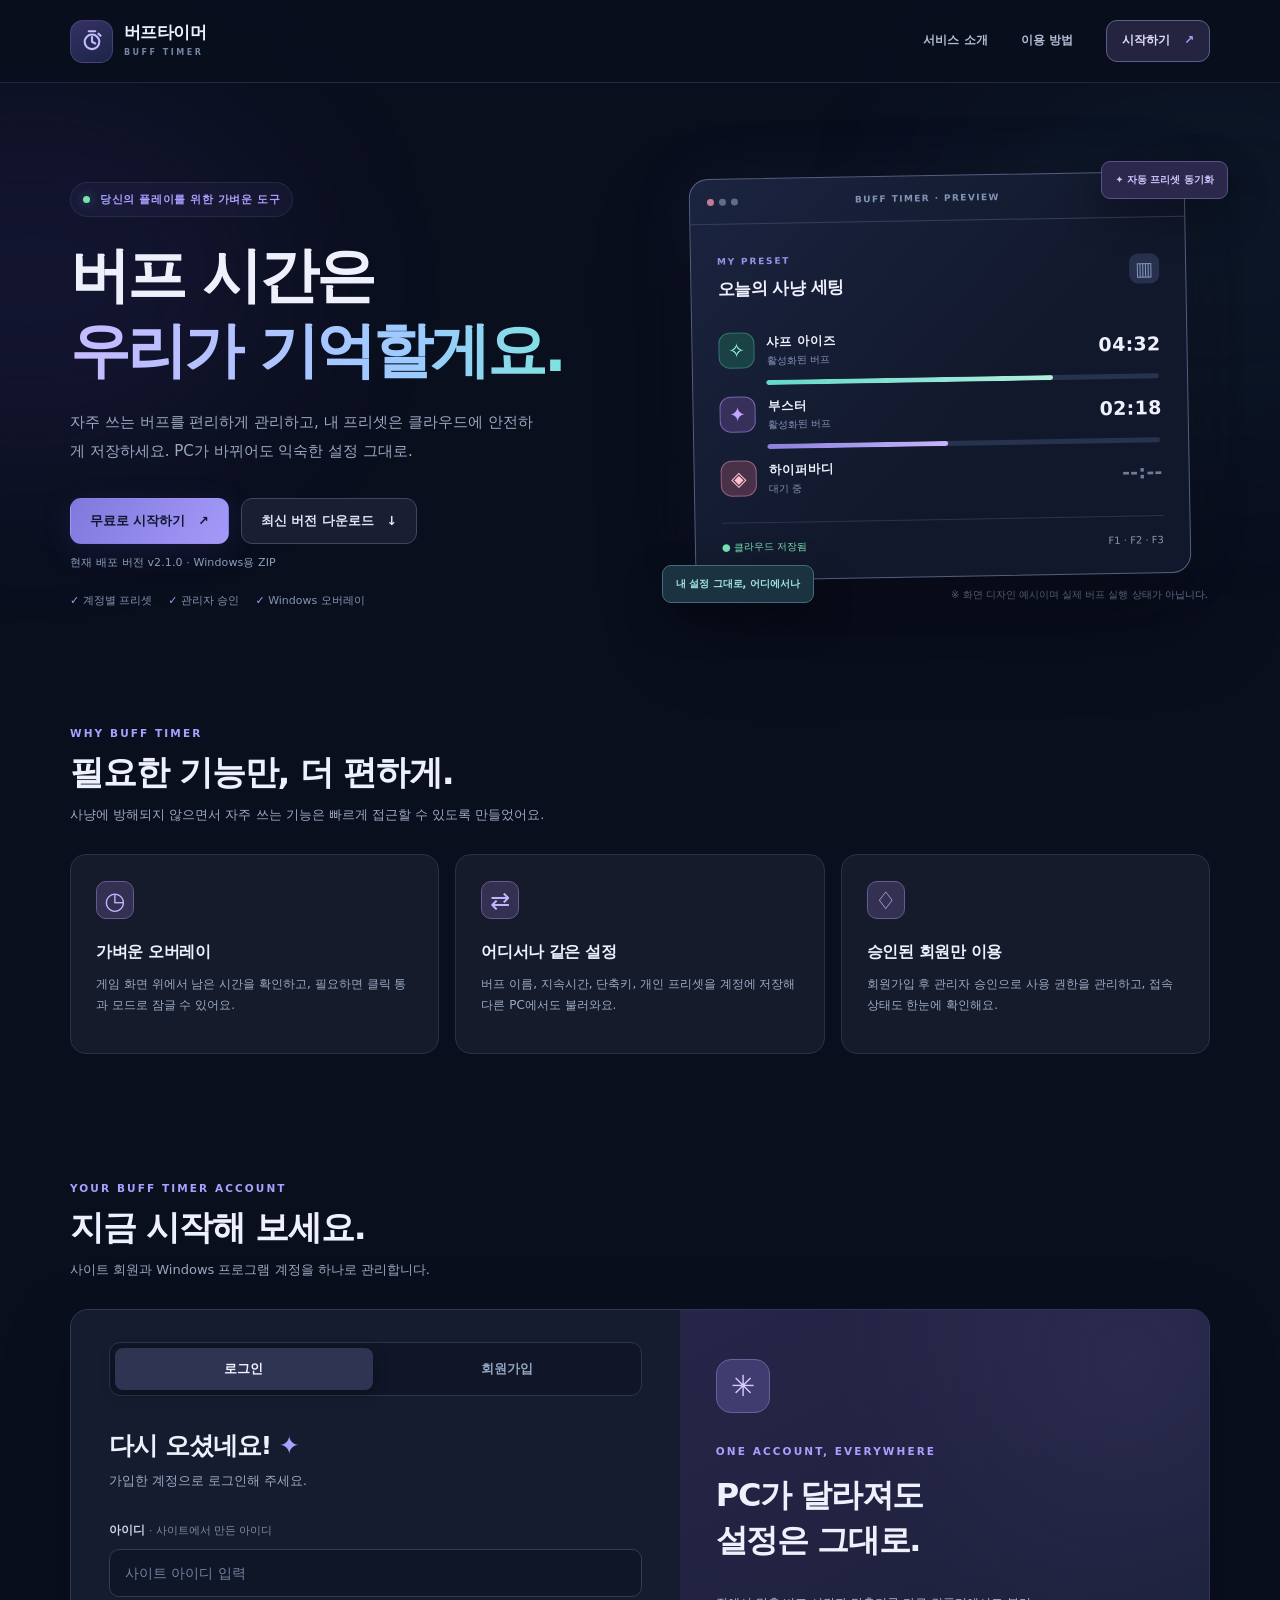
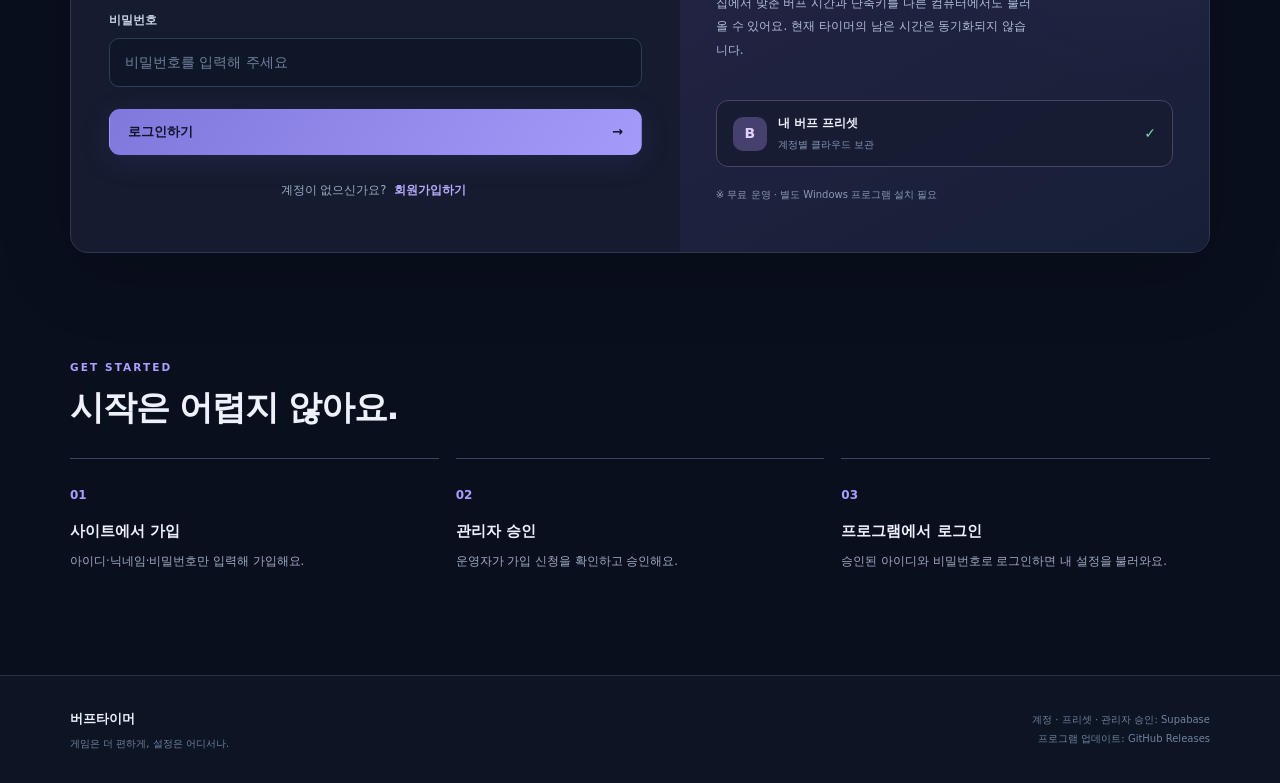
==== commit b1c7020e: "Add files via upload" ====
--- a/bufftimer/index.html
+++ b/bufftimer/index.html
@@ -85,8 +85,8 @@
             <h3>다시 오셨네요! <span class="wave" aria-hidden="true">✦</span></h3>
             <p>가입한 계정으로 로그인해 주세요.</p>
             <form id="loginForm" class="input-form">
-              <label for="loginEmail">이메일 <span class="label-caption">· 로그인 아이디</span></label>
-              <input id="loginEmail" type="email" autocomplete="username" placeholder="you@example.com" maxlength="254" required>
+              <label for="loginUsername">아이디 <span class="label-caption">· 사이트에서 만든 아이디</span></label>
+              <input id="loginUsername" type="text" inputmode="text" autocomplete="username" placeholder="사이트 아이디 입력" minlength="4" maxlength="24" pattern="[A-Za-z0-9_]{4,24}" required>
               <label for="loginPassword">비밀번호</label>
               <input id="loginPassword" type="password" autocomplete="current-password" placeholder="비밀번호를 입력해 주세요" required>
               <button class="btn btn-primary form-submit" type="submit">로그인하기 <span aria-hidden="true">→</span></button>
@@ -101,13 +101,11 @@
               <input id="signupUsername" autocomplete="off" minlength="4" maxlength="24" pattern="[A-Za-z0-9_]{4,24}" placeholder="buffplayer" required>
               <label for="signupNickname">닉네임</label>
               <input id="signupNickname" autocomplete="nickname" maxlength="32" placeholder="게임에서 사용하는 이름" required>
-              <label for="signupEmail">이메일 <span class="label-caption">· 로그인에 사용</span></label>
-              <input id="signupEmail" type="email" autocomplete="email" maxlength="254" placeholder="you@example.com" required>
               <label for="signupPassword">비밀번호 <span class="label-caption">· 8자 이상</span></label>
               <input id="signupPassword" type="password" autocomplete="new-password" minlength="8" placeholder="안전한 비밀번호" required>
               <button class="btn btn-primary form-submit" type="submit">가입 신청하기 <span aria-hidden="true">→</span></button>
             </form>
-            <p class="small-hint">가입 후에는 이메일 확인 설정에 따라 인증 메일이 필요할 수 있어요.</p>
+            <p class="small-hint">이메일 없이 가입할 수 있어요. 비밀번호를 잊으면 관리자에게 재설정을 요청하세요.</p>
           </div>
         </div>
         <aside class="auth-side">
@@ -133,16 +131,36 @@
       <section id="adminPanel" class="admin-dashboard" hidden aria-labelledby="admin-title">
         <div class="admin-top"><div><span class="kicker">ADMIN DASHBOARD</span><h3 id="admin-title">관리자 대시보드</h3><p>Windows 버프타이머 실행 상태와 회원 승인 현황을 관리해요.</p></div><div class="admin-tools"><span class="refresh-caption">접속 현황 30초 간격 갱신</span><button id="loadUsersButton" class="btn btn-outline small" type="button">↻ 지금 새로고침</button></div></div>
         <div class="stat-grid"><div class="stat-card"><span class="stat-icon online-icon">●</span><span>지금 접속 중</span><strong id="statOnline">—</strong><small>90초 이내 앱 신호</small></div><div class="stat-card"><span class="stat-icon pending-icon">◷</span><span>승인 대기</span><strong id="statPending">—</strong><small>확인이 필요한 가입자</small></div><div class="stat-card"><span class="stat-icon members-icon">♙</span><span>전체 회원</span><strong id="statTotal">—</strong><small>관리자 계정 포함</small></div></div>
-        <div class="member-list-heading"><div><h4>회원 관리 <span id="listCount">0</span></h4><p>검색·필터로 빠르게 찾고 승인 상태를 변경해 보세요.</p></div><label class="search-wrap"><span aria-hidden="true">⌕</span><span class="sr-only">아이디나 닉네임 검색</span><input id="memberSearch" type="search" placeholder="아이디 · 닉네임 검색" autocomplete="off"></label></div>
+        <div class="member-list-heading"><div><h4>회원 관리 <span id="listCount">0</span></h4><p>회원 검색·승인·아이디·닉네임·비밀번호 재설정을 관리해 보세요.</p></div><label class="search-wrap"><span aria-hidden="true">⌕</span><span class="sr-only">아이디나 닉네임 검색</span><input id="memberSearch" type="search" placeholder="아이디 · 닉네임 검색" autocomplete="off"></label></div>
         <div class="filter-list" role="group" aria-label="회원 필터"><button type="button" class="filter active" data-filter="all" aria-pressed="true">전체</button><button type="button" class="filter" data-filter="online" aria-pressed="false">접속 중</button><button type="button" class="filter" data-filter="pending" aria-pressed="false">승인 대기</button><button type="button" class="filter" data-filter="approved" aria-pressed="false">승인 완료</button><button type="button" class="filter" data-filter="blocked" aria-pressed="false">차단</button></div>
         <div id="usersList" class="users-list" aria-live="polite"></div>
+        <dialog id="editMemberDialog" class="member-dialog" aria-labelledby="editMemberTitle">
+          <div class="dialog-head"><div><span class="kicker">MEMBER MANAGEMENT</span><h4 id="editMemberTitle">회원 정보 수정</h4><p id="editMemberHint" class="dialog-hint"></p></div><button id="editMemberClose" type="button" class="dialog-close" aria-label="닫기">✕</button></div>
+          <form id="editProfileForm" class="input-form">
+            <label for="editUsername">사이트 아이디</label>
+            <input id="editUsername" type="text" minlength="4" maxlength="24" pattern="[a-z0-9_]{4,24}" required autocomplete="off">
+            <label for="editNickname">닉네임</label>
+            <input id="editNickname" maxlength="32" required autocomplete="off">
+            <button class="btn btn-primary" type="submit">아이디 · 닉네임 저장</button>
+          </form>
+          <div class="dialog-divider"></div>
+          <form id="resetMemberForm" class="input-form">
+            <h4>비밀번호 재설정</h4>
+            <p class="dialog-hint">기존 비밀번호는 확인할 수 없어요. 새 비밀번호를 지정합니다.</p>
+            <label for="resetNewPassword">회원에게 설정할 새 비밀번호</label>
+            <input id="resetNewPassword" type="password" minlength="8" maxlength="128" autocomplete="new-password" required placeholder="8자 이상">
+            <label for="resetAdminPassword">관리자 본인의 현재 비밀번호</label>
+            <input id="resetAdminPassword" type="password" autocomplete="current-password" required placeholder="관리자 권한 확인용">
+            <button class="btn btn-outline" type="submit">새 비밀번호로 재설정</button>
+          </form>
+        </dialog>
         <p class="admin-disclaimer">온라인은 Windows 프로그램에서 보낸 마지막 신호를 기준으로 표시돼요. 앱을 강제 종료하면 최대 약 90초 동안 온라인으로 보일 수 있어요. 웹사이트 방문자는 집계하지 않습니다.</p>
       </section>
     </section>
 
     <section class="how-section wrap" id="how" aria-labelledby="how-title">
       <div class="section-heading"><span class="kicker">GET STARTED</span><h2 id="how-title">시작은 어렵지 않아요.</h2></div>
-      <div class="step-grid"><div class="step"><span>01</span><h3>사이트에서 가입</h3><p>아이디와 이메일로 간단히 계정을 만들어요.</p></div><div class="step"><span>02</span><h3>관리자 승인</h3><p>운영자가 가입 신청을 확인하고 승인해요.</p></div><div class="step"><span>03</span><h3>프로그램에서 로그인</h3><p>승인된 이메일과 비밀번호로 로그인하면 내 설정을 불러와요.</p></div></div>
+      <div class="step-grid"><div class="step"><span>01</span><h3>사이트에서 가입</h3><p>아이디·닉네임·비밀번호만 입력해 가입해요.</p></div><div class="step"><span>02</span><h3>관리자 승인</h3><p>운영자가 가입 신청을 확인하고 승인해요.</p></div><div class="step"><span>03</span><h3>프로그램에서 로그인</h3><p>승인된 아이디와 비밀번호로 로그인하면 내 설정을 불러와요.</p></div></div>
     </section>
   </main>
   <footer class="footer"><div class="wrap footer-inner"><div><strong>버프타이머</strong><p>게임은 더 편하게, 설정은 어디서나.</p></div><div class="footer-side"><span>계정 · 프리셋 · 관리자 승인: Supabase</span><span>프로그램 업데이트: GitHub Releases</span></div></div></footer>
--- a/bufftimer/style.css
+++ b/bufftimer/style.css
@@ -14,3 +14,20 @@
 .download-status{margin:10px 0 -5px;color:#8c9ebc;font-size:11px;min-height:17px;letter-spacing:.01em}
 .download-unavailable{opacity:.65!important;pointer-events:none;cursor:not-allowed!important;filter:saturate(.7)}
 #accountDownload{white-space:normal}
+
+/* v2.3.0: compact member editing dialog (no email required) */
+.member-dialog { width:min(500px,calc(100% - 28px)); max-height:calc(100vh - 36px); overflow-y:auto;
+ border:1px solid #6f719b; border-radius:20px; padding:26px; color:#eef2ff;
+ background:#171f35; box-shadow:0 28px 75px #0009; }
+.member-dialog::backdrop {background:rgba(3,7,20,.76);backdrop-filter:blur(6px)}
+.member-dialog .dialog-head {display:flex;align-items:flex-start;justify-content:space-between;gap:15px;margin-bottom:16px}
+.member-dialog .dialog-head h4 {font-size:22px; margin:7px 0}
+.member-dialog .dialog-hint {font-size:12px;line-height:1.6;color:#aebdd6;margin:6px 0 12px}
+.member-dialog .dialog-close {background:#252f4c;border:1px solid #495575;border-radius:10px;color:#fff;padding:8px 12px;cursor:pointer}
+.member-dialog .input-form {display:flex;flex-direction:column;gap:10px}
+.member-dialog .input-form label {font-size:13px}
+.member-dialog .input-form input {width:100%;padding:12px 14px;min-height:43px;background:#0d1529;color:#fff;border:1px solid #53627e;border-radius:10px}
+.member-dialog .input-form button {margin-top:10px}
+.member-dialog .dialog-divider {height:1px;background:#384764;margin:22px 0}
+.member-dialog .input-form h4 {margin:0;font-size:16px}
+.member-dialog .user-action-edit {background:#273d59;color:#d7eeff}
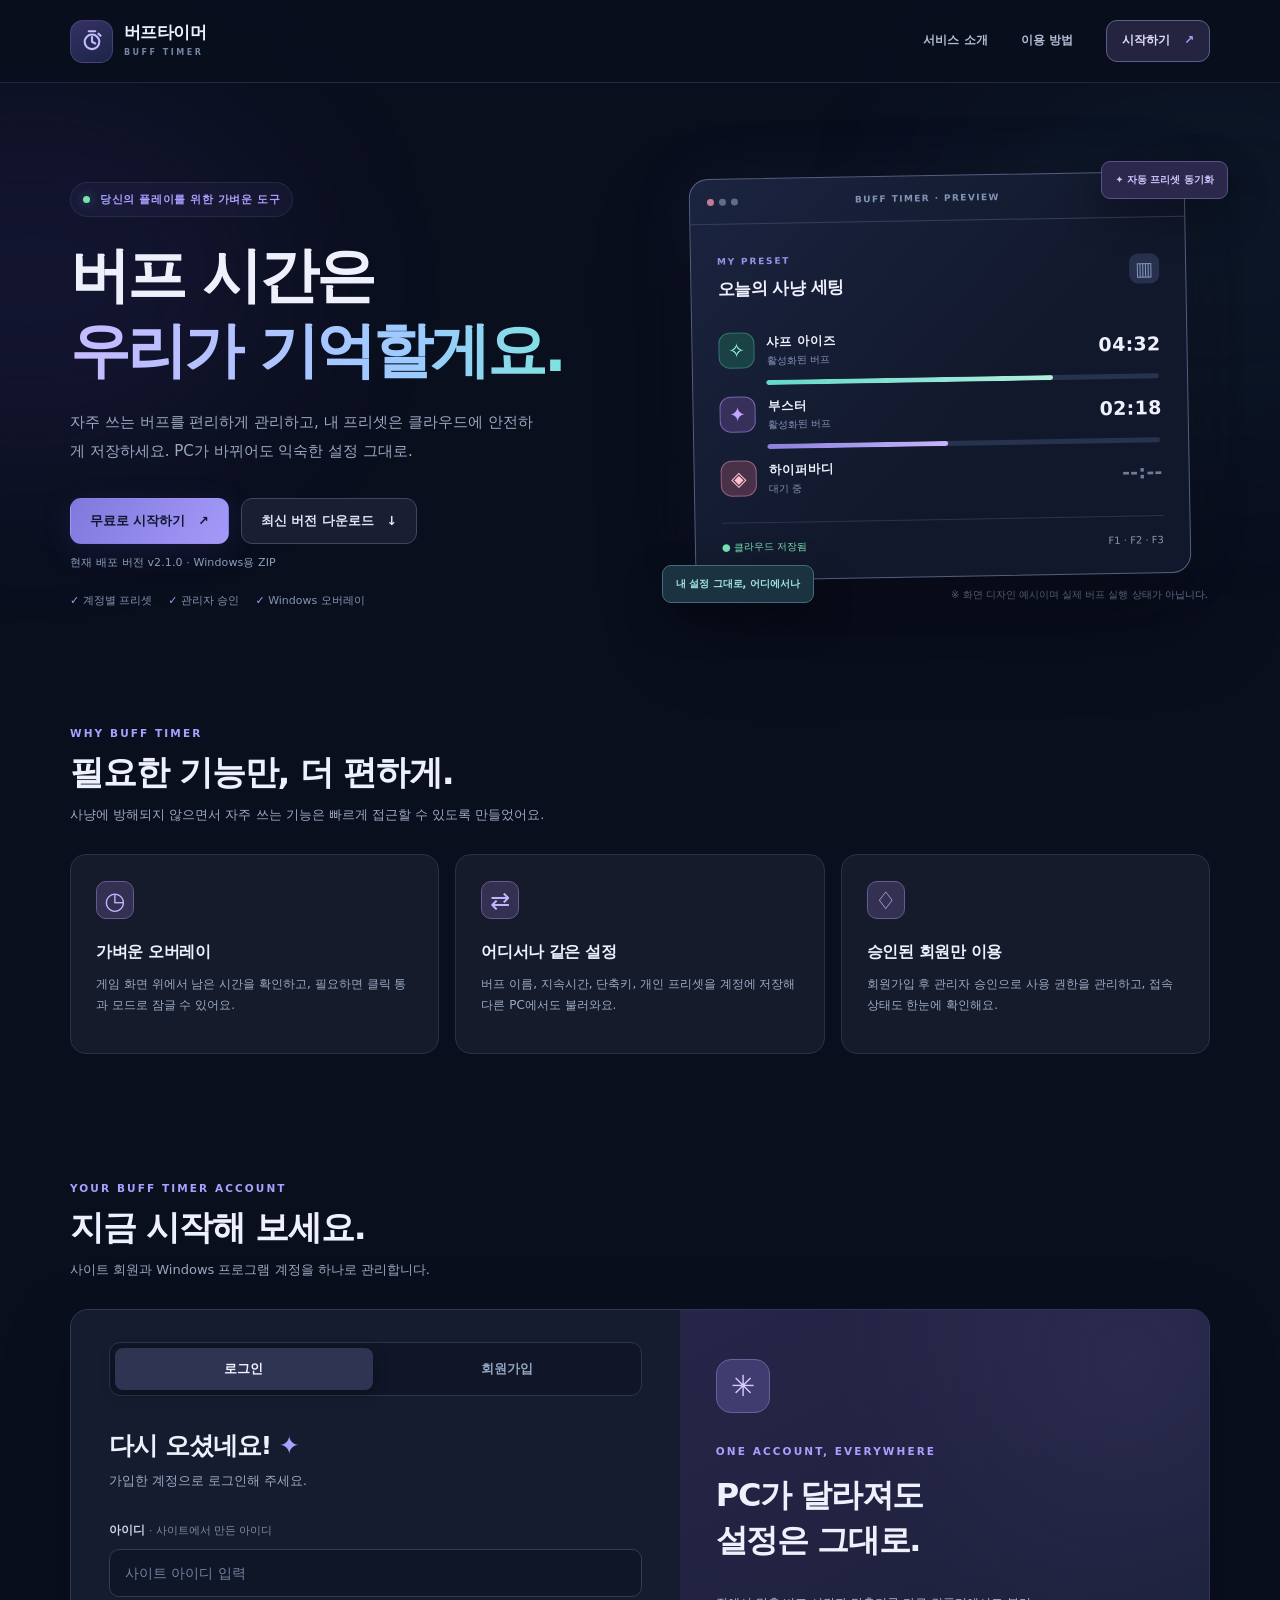
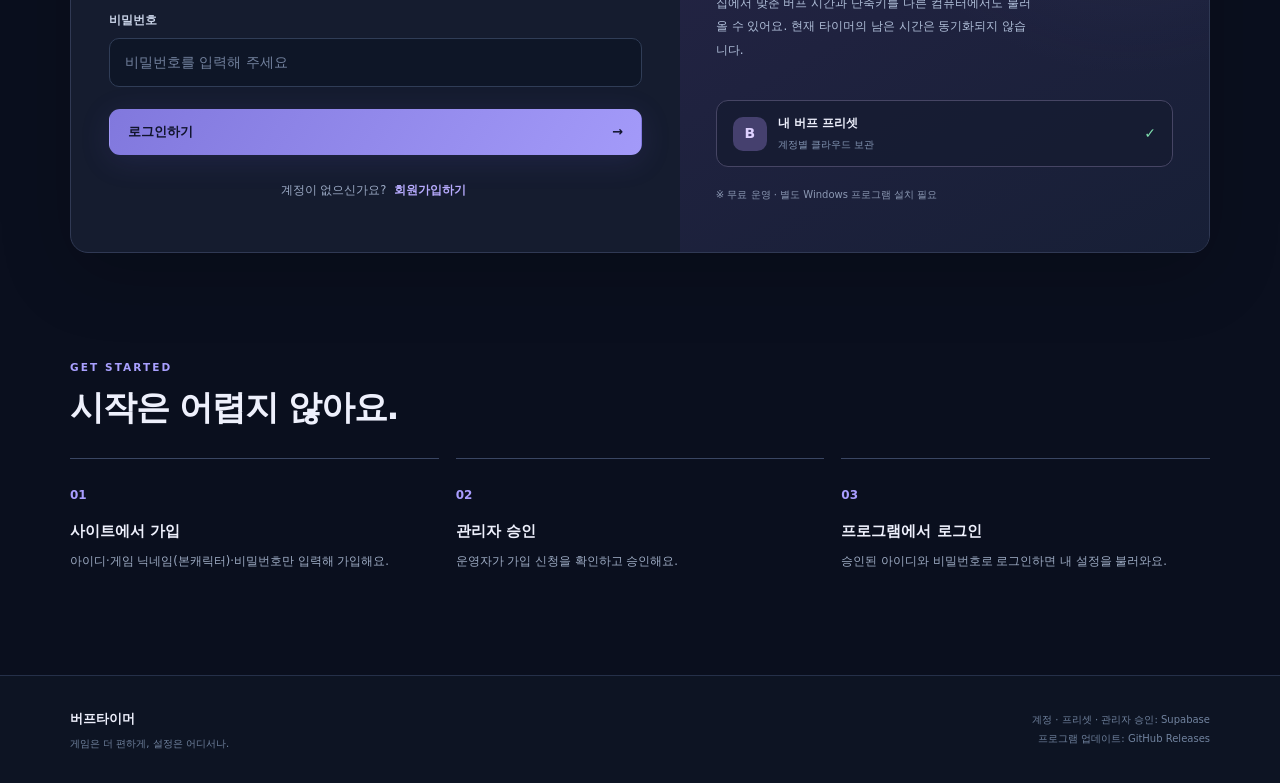
==== commit 93777448: "Add files via upload" ====
--- a/bufftimer/index.html
+++ b/bufftimer/index.html
@@ -99,8 +99,8 @@
             <form id="signupForm" class="input-form">
               <label for="signupUsername">사이트 아이디 <span class="label-caption">· 영문/숫자/밑줄 4~24자</span></label>
               <input id="signupUsername" autocomplete="off" minlength="4" maxlength="24" pattern="[A-Za-z0-9_]{4,24}" placeholder="buffplayer" required>
-              <label for="signupNickname">닉네임</label>
-              <input id="signupNickname" autocomplete="nickname" maxlength="32" placeholder="게임에서 사용하는 이름" required>
+              <label for="signupNickname">게임 닉네임 <span class="label-caption">· 메이플랜드 본캐릭터</span></label>
+              <input id="signupNickname" autocomplete="nickname" maxlength="32" placeholder="메이플랜드 본캐릭터 이름" required>
               <label for="signupPassword">비밀번호 <span class="label-caption">· 8자 이상</span></label>
               <input id="signupPassword" type="password" autocomplete="new-password" minlength="8" placeholder="안전한 비밀번호" required>
               <button class="btn btn-primary form-submit" type="submit">가입 신청하기 <span aria-hidden="true">→</span></button>
@@ -131,7 +131,7 @@
       <section id="adminPanel" class="admin-dashboard" hidden aria-labelledby="admin-title">
         <div class="admin-top"><div><span class="kicker">ADMIN DASHBOARD</span><h3 id="admin-title">관리자 대시보드</h3><p>Windows 버프타이머 실행 상태와 회원 승인 현황을 관리해요.</p></div><div class="admin-tools"><span class="refresh-caption">접속 현황 30초 간격 갱신</span><button id="loadUsersButton" class="btn btn-outline small" type="button">↻ 지금 새로고침</button></div></div>
         <div class="stat-grid"><div class="stat-card"><span class="stat-icon online-icon">●</span><span>지금 접속 중</span><strong id="statOnline">—</strong><small>90초 이내 앱 신호</small></div><div class="stat-card"><span class="stat-icon pending-icon">◷</span><span>승인 대기</span><strong id="statPending">—</strong><small>확인이 필요한 가입자</small></div><div class="stat-card"><span class="stat-icon members-icon">♙</span><span>전체 회원</span><strong id="statTotal">—</strong><small>관리자 계정 포함</small></div></div>
-        <div class="member-list-heading"><div><h4>회원 관리 <span id="listCount">0</span></h4><p>회원 검색·승인·아이디·닉네임·비밀번호 재설정을 관리해 보세요.</p></div><label class="search-wrap"><span aria-hidden="true">⌕</span><span class="sr-only">아이디나 닉네임 검색</span><input id="memberSearch" type="search" placeholder="아이디 · 닉네임 검색" autocomplete="off"></label></div>
+        <div class="member-list-heading"><div><h4>회원 관리 <span id="listCount">0</span></h4><p>회원 검색·승인·아이디·게임 닉네임·비밀번호 재설정을 관리해 보세요.</p></div><label class="search-wrap"><span aria-hidden="true">⌕</span><span class="sr-only">아이디나 게임 닉네임 검색</span><input id="memberSearch" type="search" placeholder="아이디 · 게임 닉네임 검색" autocomplete="off"></label></div>
         <div class="filter-list" role="group" aria-label="회원 필터"><button type="button" class="filter active" data-filter="all" aria-pressed="true">전체</button><button type="button" class="filter" data-filter="online" aria-pressed="false">접속 중</button><button type="button" class="filter" data-filter="pending" aria-pressed="false">승인 대기</button><button type="button" class="filter" data-filter="approved" aria-pressed="false">승인 완료</button><button type="button" class="filter" data-filter="blocked" aria-pressed="false">차단</button></div>
         <div id="usersList" class="users-list" aria-live="polite"></div>
         <dialog id="editMemberDialog" class="member-dialog" aria-labelledby="editMemberTitle">
@@ -139,9 +139,9 @@
           <form id="editProfileForm" class="input-form">
             <label for="editUsername">사이트 아이디</label>
             <input id="editUsername" type="text" minlength="4" maxlength="24" pattern="[a-z0-9_]{4,24}" required autocomplete="off">
-            <label for="editNickname">닉네임</label>
+            <label for="editNickname">게임 닉네임 (본캐릭터)</label>
             <input id="editNickname" maxlength="32" required autocomplete="off">
-            <button class="btn btn-primary" type="submit">아이디 · 닉네임 저장</button>
+            <button class="btn btn-primary" type="submit">아이디 · 게임 닉네임 저장</button>
           </form>
           <div class="dialog-divider"></div>
           <form id="resetMemberForm" class="input-form">
@@ -160,7 +160,7 @@
 
     <section class="how-section wrap" id="how" aria-labelledby="how-title">
       <div class="section-heading"><span class="kicker">GET STARTED</span><h2 id="how-title">시작은 어렵지 않아요.</h2></div>
-      <div class="step-grid"><div class="step"><span>01</span><h3>사이트에서 가입</h3><p>아이디·닉네임·비밀번호만 입력해 가입해요.</p></div><div class="step"><span>02</span><h3>관리자 승인</h3><p>운영자가 가입 신청을 확인하고 승인해요.</p></div><div class="step"><span>03</span><h3>프로그램에서 로그인</h3><p>승인된 아이디와 비밀번호로 로그인하면 내 설정을 불러와요.</p></div></div>
+      <div class="step-grid"><div class="step"><span>01</span><h3>사이트에서 가입</h3><p>아이디·게임 닉네임(본캐릭터)·비밀번호만 입력해 가입해요.</p></div><div class="step"><span>02</span><h3>관리자 승인</h3><p>운영자가 가입 신청을 확인하고 승인해요.</p></div><div class="step"><span>03</span><h3>프로그램에서 로그인</h3><p>승인된 아이디와 비밀번호로 로그인하면 내 설정을 불러와요.</p></div></div>
     </section>
   </main>
   <footer class="footer"><div class="wrap footer-inner"><div><strong>버프타이머</strong><p>게임은 더 편하게, 설정은 어디서나.</p></div><div class="footer-side"><span>계정 · 프리셋 · 관리자 승인: Supabase</span><span>프로그램 업데이트: GitHub Releases</span></div></div></footer>
